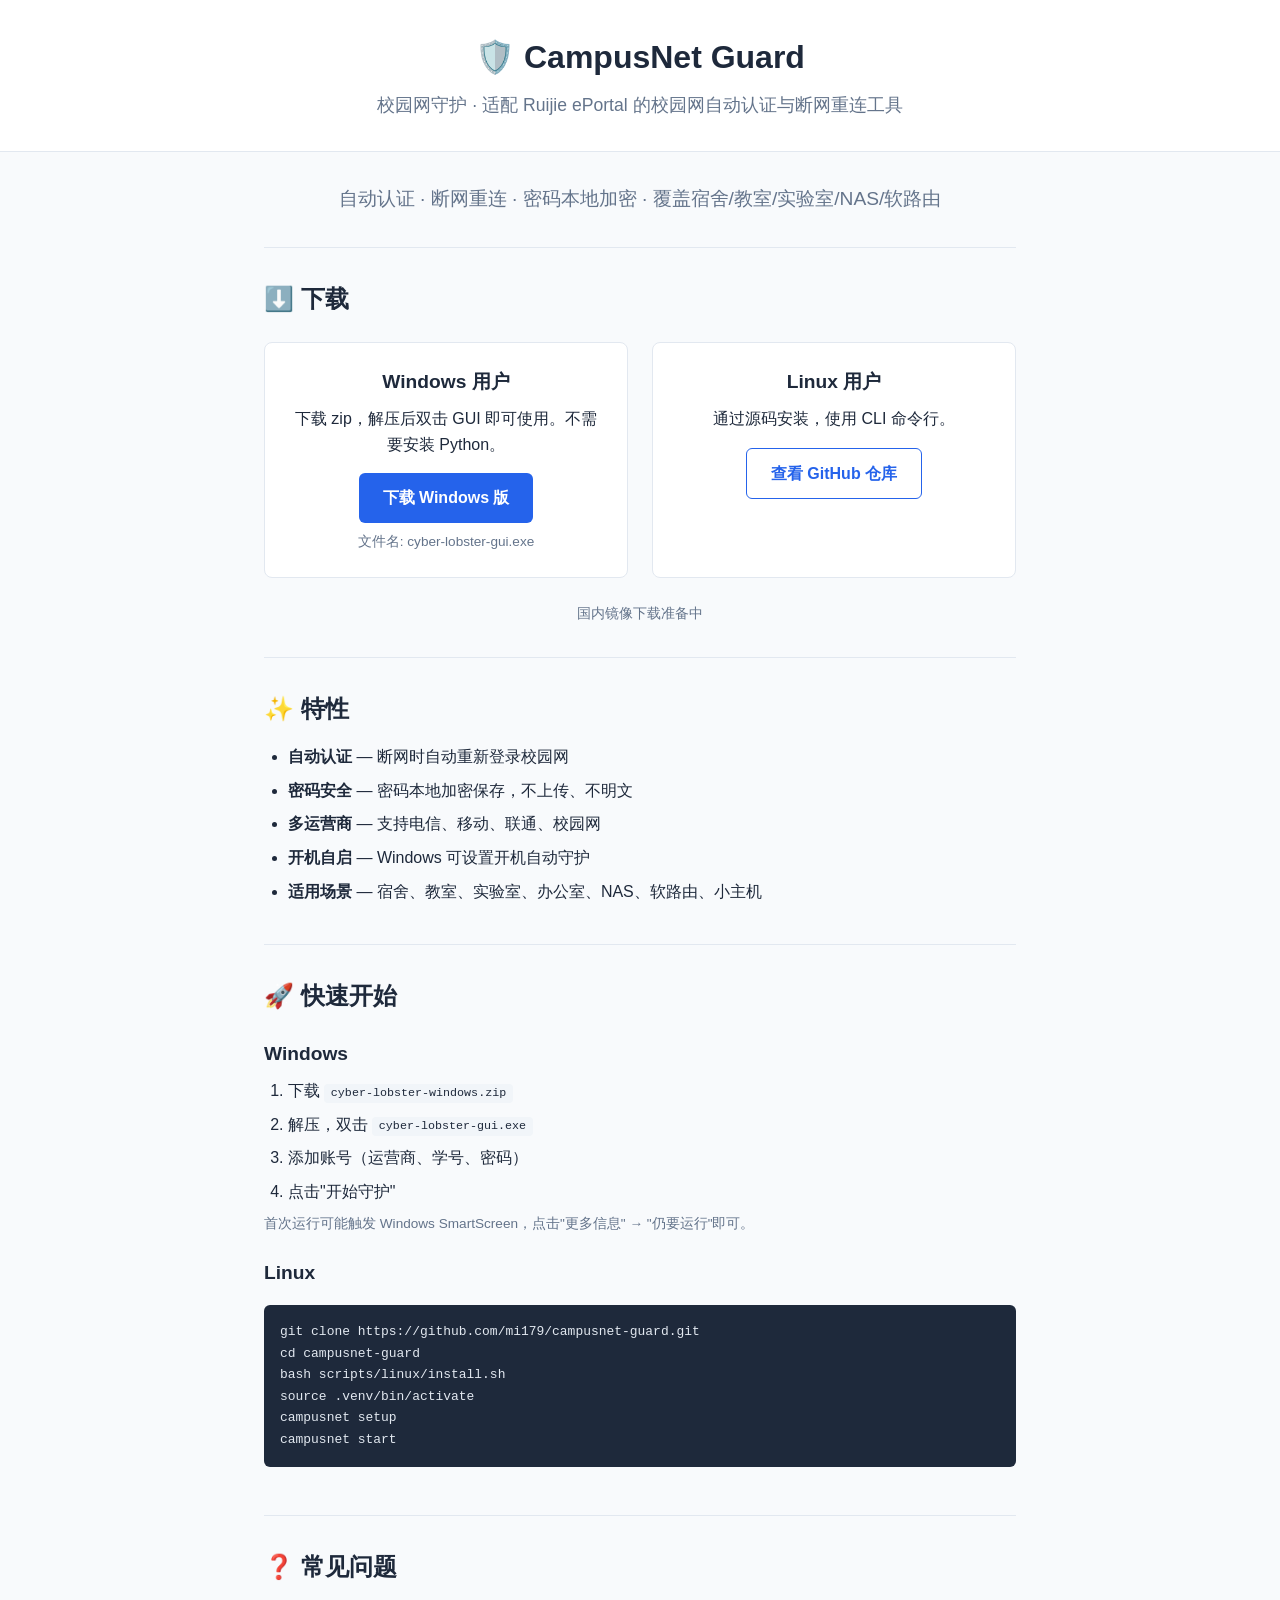
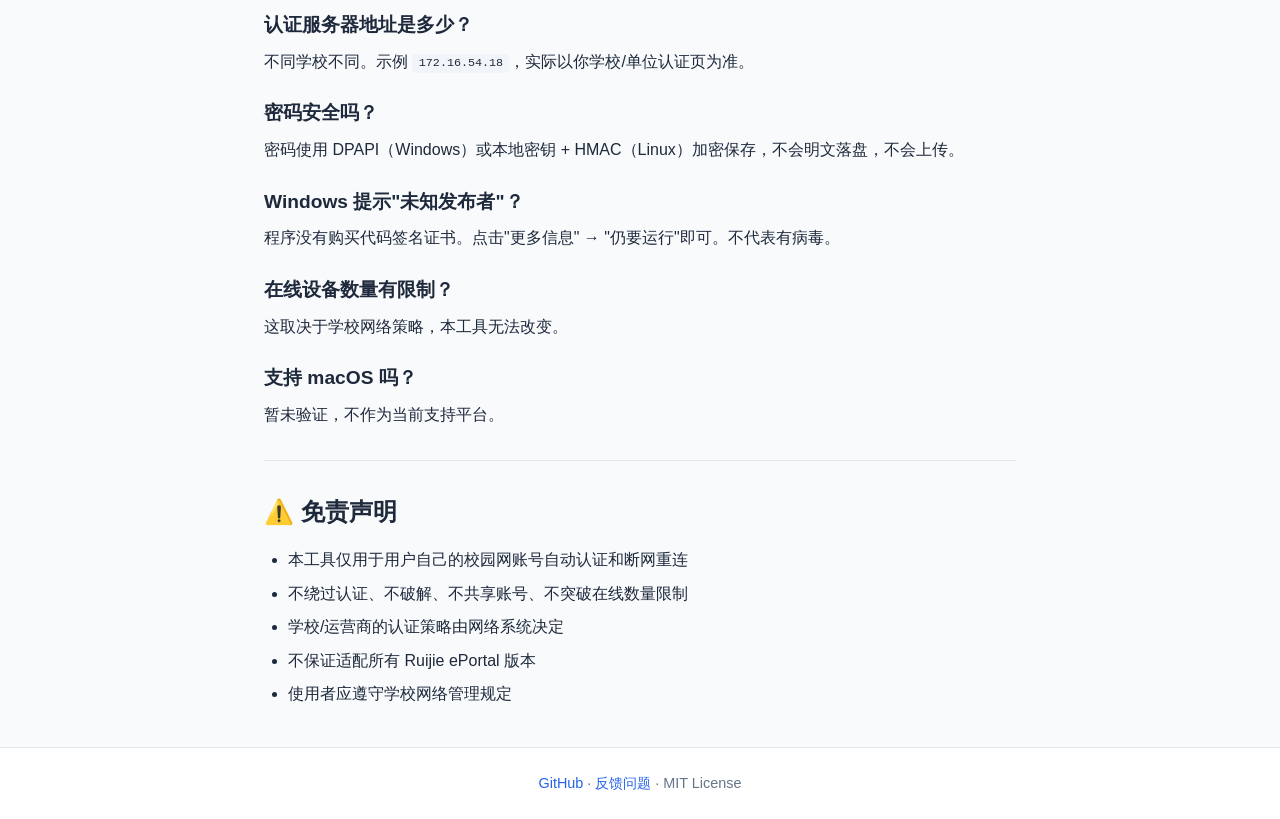
==== site/index.html @ ecb0fe00 "docs: add Cloudflare Pages site" ====
<!DOCTYPE html>
<html lang="zh-CN">
<head>
    <meta charset="UTF-8">
    <meta name="viewport" content="width=device-width, initial-scale=1.0">
    <title>CampusNet Guard — 校园网守护</title>
    <meta name="description" content="适配 Ruijie ePortal 的校园网自动认证与断网重连工具">
    <link rel="stylesheet" href="styles.css">
</head>
<body>
    <header>
        <div class="container">
            <h1>🛡️ CampusNet Guard</h1>
            <p class="subtitle">校园网守护 · 适配 Ruijie ePortal 的校园网自动认证与断网重连工具</p>
        </div>
    </header>

    <main class="container">
        <section class="hero">
            <p class="tagline">自动认证 · 断网重连 · 密码本地加密 · 覆盖宿舍/教室/实验室/NAS/软路由</p>
        </section>

        <section class="download">
            <h2>⬇️ 下载</h2>
            <div class="download-grid">
                <div class="download-card">
                    <h3>Windows 用户</h3>
                    <p>下载 zip，解压后双击 GUI 即可使用。不需要安装 Python。</p>
                    <a href="https://github.com/mi179/campusnet-guard/releases/latest" class="btn btn-primary">
                        下载 Windows 版
                    </a>
                    <p class="note">文件名: cyber-lobster-gui.exe</p>
                </div>
                <div class="download-card">
                    <h3>Linux 用户</h3>
                    <p>通过源码安装，使用 CLI 命令行。</p>
                    <a href="https://github.com/mi179/campusnet-guard" class="btn btn-secondary">
                        查看 GitHub 仓库
                    </a>
                </div>
            </div>
            <p class="mirror-note">国内镜像下载准备中</p>
        </section>

        <section class="features">
            <h2>✨ 特性</h2>
            <ul>
                <li><strong>自动认证</strong> — 断网时自动重新登录校园网</li>
                <li><strong>密码安全</strong> — 密码本地加密保存，不上传、不明文</li>
                <li><strong>多运营商</strong> — 支持电信、移动、联通、校园网</li>
                <li><strong>开机自启</strong> — Windows 可设置开机自动守护</li>
                <li><strong>适用场景</strong> — 宿舍、教室、实验室、办公室、NAS、软路由、小主机</li>
            </ul>
        </section>

        <section class="quickstart">
            <h2>🚀 快速开始</h2>

            <h3>Windows</h3>
            <ol>
                <li>下载 <code>cyber-lobster-windows.zip</code></li>
                <li>解压，双击 <code>cyber-lobster-gui.exe</code></li>
                <li>添加账号（运营商、学号、密码）</li>
                <li>点击"开始守护"</li>
            </ol>
            <p class="note">首次运行可能触发 Windows SmartScreen，点击"更多信息" → "仍要运行"即可。</p>

            <h3>Linux</h3>
            <pre><code>git clone https://github.com/mi179/campusnet-guard.git
cd campusnet-guard
bash scripts/linux/install.sh
source .venv/bin/activate
campusnet setup
campusnet start</code></pre>
        </section>

        <section class="faq">
            <h2>❓ 常见问题</h2>

            <h3>认证服务器地址是多少？</h3>
            <p>不同学校不同。示例 <code>172.16.54.18</code>，实际以你学校/单位认证页为准。</p>

            <h3>密码安全吗？</h3>
            <p>密码使用 DPAPI（Windows）或本地密钥 + HMAC（Linux）加密保存，不会明文落盘，不会上传。</p>

            <h3>Windows 提示"未知发布者"？</h3>
            <p>程序没有购买代码签名证书。点击"更多信息" → "仍要运行"即可。不代表有病毒。</p>

            <h3>在线设备数量有限制？</h3>
            <p>这取决于学校网络策略，本工具无法改变。</p>

            <h3>支持 macOS 吗？</h3>
            <p>暂未验证，不作为当前支持平台。</p>
        </section>

        <section class="disclaimer">
            <h2>⚠️ 免责声明</h2>
            <ul>
                <li>本工具仅用于用户自己的校园网账号自动认证和断网重连</li>
                <li>不绕过认证、不破解、不共享账号、不突破在线数量限制</li>
                <li>学校/运营商的认证策略由网络系统决定</li>
                <li>不保证适配所有 Ruijie ePortal 版本</li>
                <li>使用者应遵守学校网络管理规定</li>
            </ul>
        </section>
    </main>

    <footer>
        <div class="container">
            <p>
                <a href="https://github.com/mi179/campusnet-guard">GitHub</a> ·
                <a href="https://github.com/mi179/campusnet-guard/issues">反馈问题</a> ·
                MIT License
            </p>
        </div>
    </footer>
</body>
</html>
---- site/styles.css ----
/* CampusNet Guard — 官网样式 */

:root {
    --primary: #2563eb;
    --primary-dark: #1d4ed8;
    --bg: #f8fafc;
    --bg-white: #ffffff;
    --text: #1e293b;
    --text-muted: #64748b;
    --border: #e2e8f0;
    --success: #16a34a;
    --warning: #d97706;
}

* {
    margin: 0;
    padding: 0;
    box-sizing: border-box;
}

body {
    font-family: -apple-system, BlinkMacSystemFont, "Segoe UI", Roboto, "Noto Sans SC", sans-serif;
    line-height: 1.6;
    color: var(--text);
    background: var(--bg);
}

.container {
    max-width: 800px;
    margin: 0 auto;
    padding: 0 1.5rem;
}

header {
    background: var(--bg-white);
    border-bottom: 1px solid var(--border);
    padding: 2rem 0;
    text-align: center;
}

header h1 {
    font-size: 2rem;
    margin-bottom: 0.5rem;
}

.subtitle {
    color: var(--text-muted);
    font-size: 1.1rem;
}

.hero {
    text-align: center;
    padding: 2rem 0;
}

.tagline {
    font-size: 1.2rem;
    color: var(--text-muted);
}

section {
    padding: 2rem 0;
    border-bottom: 1px solid var(--border);
}

section:last-of-type {
    border-bottom: none;
}

h2 {
    font-size: 1.5rem;
    margin-bottom: 1rem;
}

h3 {
    font-size: 1.2rem;
    margin-top: 1.5rem;
    margin-bottom: 0.5rem;
}

.download-grid {
    display: grid;
    grid-template-columns: 1fr 1fr;
    gap: 1.5rem;
    margin: 1.5rem 0;
}

@media (max-width: 600px) {
    .download-grid {
        grid-template-columns: 1fr;
    }
}

.download-card {
    background: var(--bg-white);
    border: 1px solid var(--border);
    border-radius: 8px;
    padding: 1.5rem;
    text-align: center;
}

.download-card h3 {
    margin-top: 0;
}

.btn {
    display: inline-block;
    padding: 0.75rem 1.5rem;
    border-radius: 6px;
    text-decoration: none;
    font-weight: 600;
    margin-top: 1rem;
    transition: background 0.2s;
}

.btn-primary {
    background: var(--primary);
    color: white;
}

.btn-primary:hover {
    background: var(--primary-dark);
}

.btn-secondary {
    background: var(--bg-white);
    color: var(--primary);
    border: 1px solid var(--primary);
}

.btn-secondary:hover {
    background: #eff6ff;
}

.note {
    font-size: 0.85rem;
    color: var(--text-muted);
    margin-top: 0.5rem;
}

.mirror-note {
    text-align: center;
    color: var(--text-muted);
    font-size: 0.9rem;
    margin-top: 1rem;
}

ul, ol {
    padding-left: 1.5rem;
    margin: 0.5rem 0;
}

li {
    margin-bottom: 0.5rem;
}

pre {
    background: #1e293b;
    color: #e2e8f0;
    padding: 1rem;
    border-radius: 6px;
    overflow-x: auto;
    font-size: 0.9rem;
    line-height: 1.5;
    margin: 1rem 0;
}

code {
    background: #f1f5f9;
    padding: 0.15rem 0.4rem;
    border-radius: 4px;
    font-size: 0.9em;
}

pre code {
    background: none;
    padding: 0;
}

footer {
    background: var(--bg-white);
    border-top: 1px solid var(--border);
    padding: 1.5rem 0;
    text-align: center;
    color: var(--text-muted);
    font-size: 0.9rem;
}

footer a {
    color: var(--primary);
    text-decoration: none;
}

footer a:hover {
    text-decoration: underline;
}
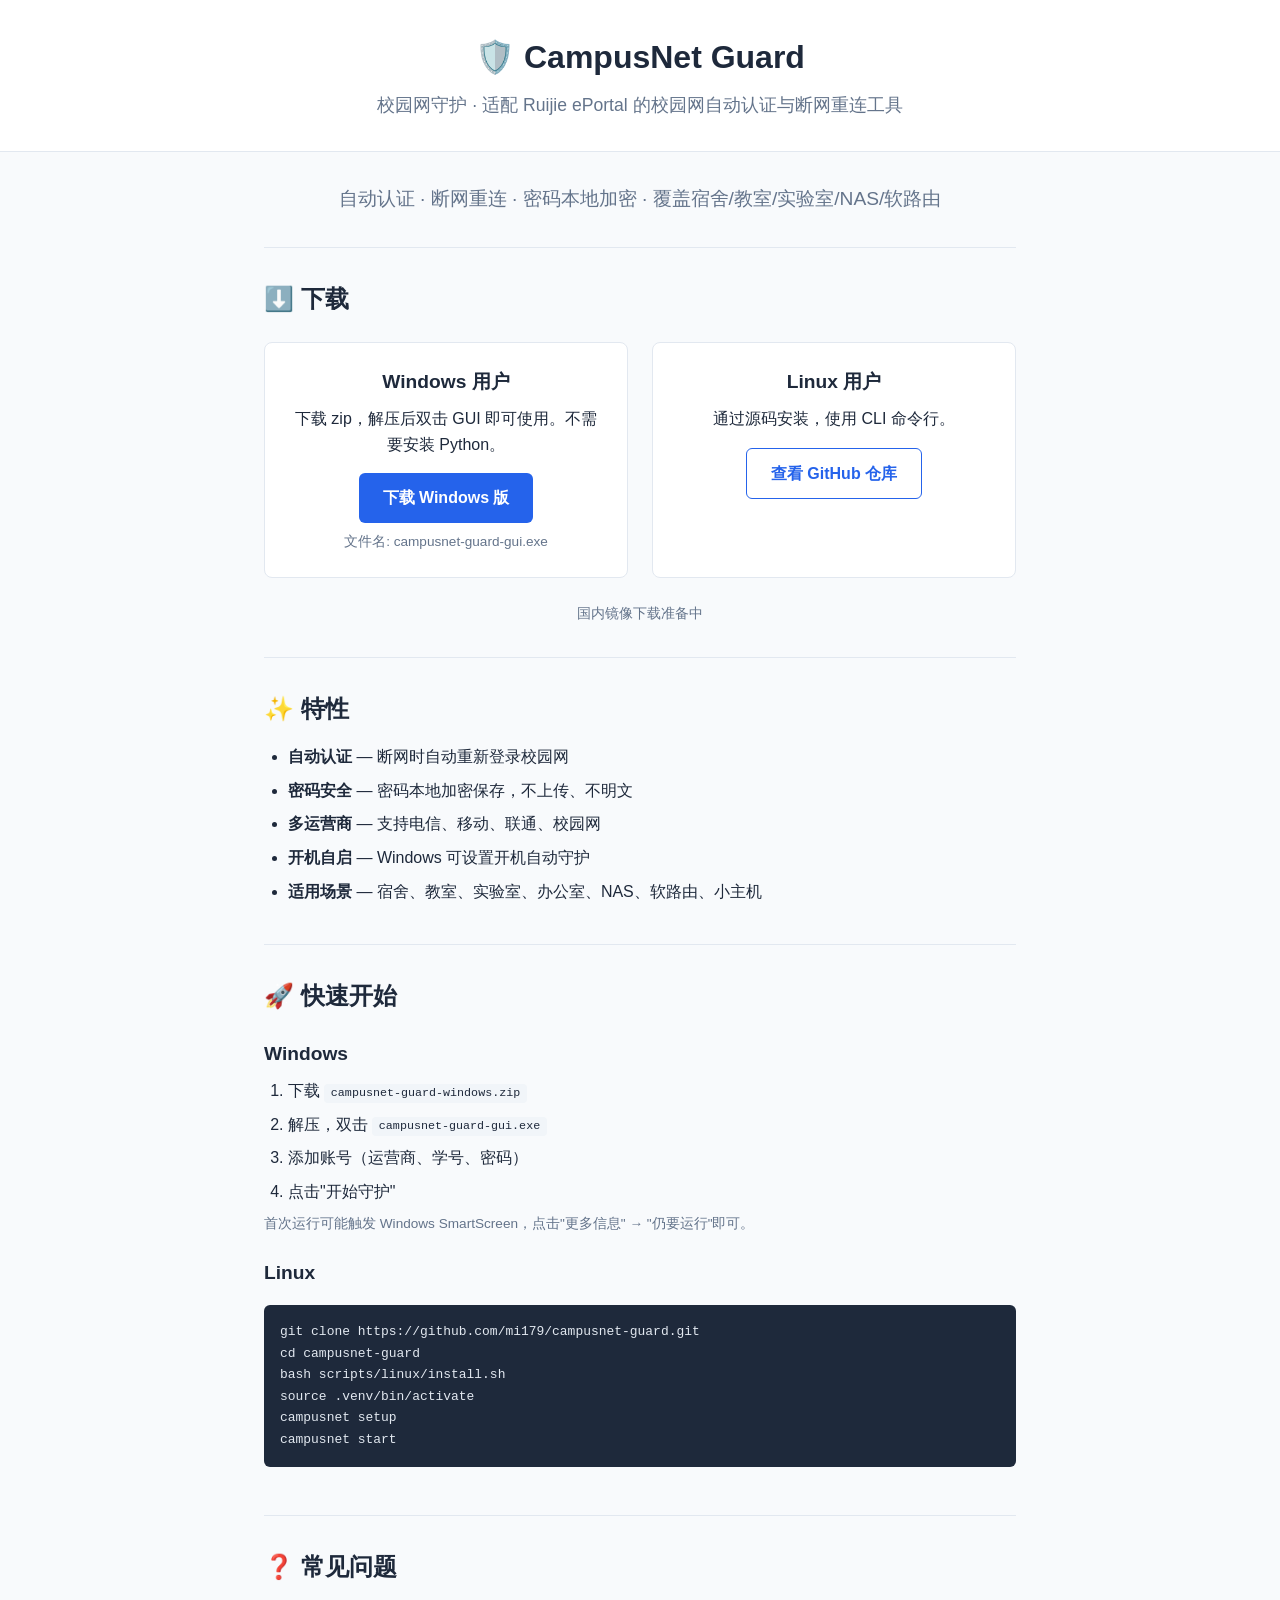
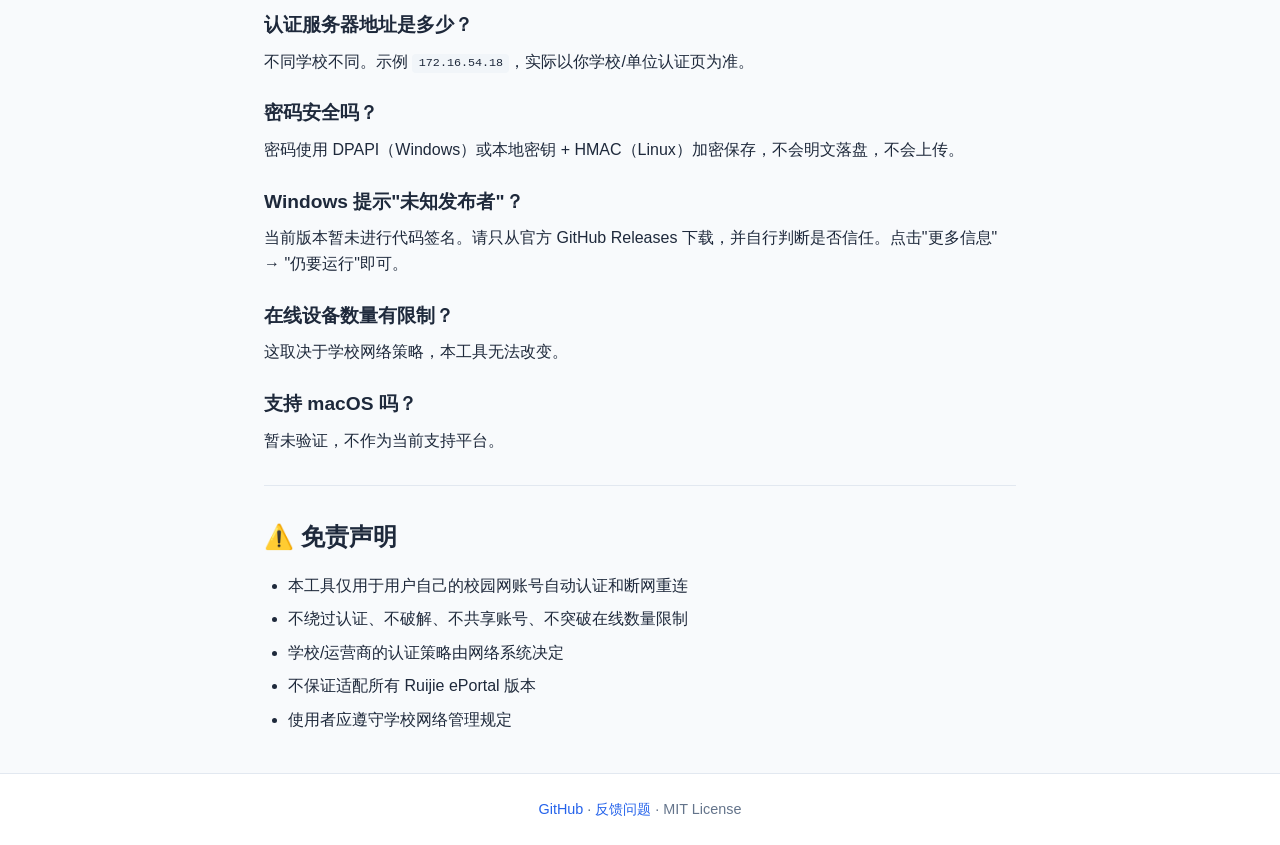
==== commit fb43a8cb: "docs: align public docs with release assets" ====
--- a/site/index.html
+++ b/site/index.html
@@ -29,7 +29,7 @@
                     <a href="https://github.com/mi179/campusnet-guard/releases/latest" class="btn btn-primary">
                         下载 Windows 版
                     </a>
-                    <p class="note">文件名: cyber-lobster-gui.exe</p>
+                    <p class="note">文件名: campusnet-guard-gui.exe</p>
                 </div>
                 <div class="download-card">
                     <h3>Linux 用户</h3>
@@ -58,8 +58,8 @@
 
             <h3>Windows</h3>
             <ol>
-                <li>下载 <code>cyber-lobster-windows.zip</code></li>
-                <li>解压，双击 <code>cyber-lobster-gui.exe</code></li>
+                <li>下载 <code>campusnet-guard-windows.zip</code></li>
+                <li>解压，双击 <code>campusnet-guard-gui.exe</code></li>
                 <li>添加账号（运营商、学号、密码）</li>
                 <li>点击"开始守护"</li>
             </ol>
@@ -84,7 +84,7 @@
             <p>密码使用 DPAPI（Windows）或本地密钥 + HMAC（Linux）加密保存，不会明文落盘，不会上传。</p>
 
             <h3>Windows 提示"未知发布者"？</h3>
-            <p>程序没有购买代码签名证书。点击"更多信息" → "仍要运行"即可。不代表有病毒。</p>
+            <p>当前版本暂未进行代码签名。请只从官方 GitHub Releases 下载，并自行判断是否信任。点击"更多信息" → "仍要运行"即可。</p>
 
             <h3>在线设备数量有限制？</h3>
             <p>这取决于学校网络策略，本工具无法改变。</p>
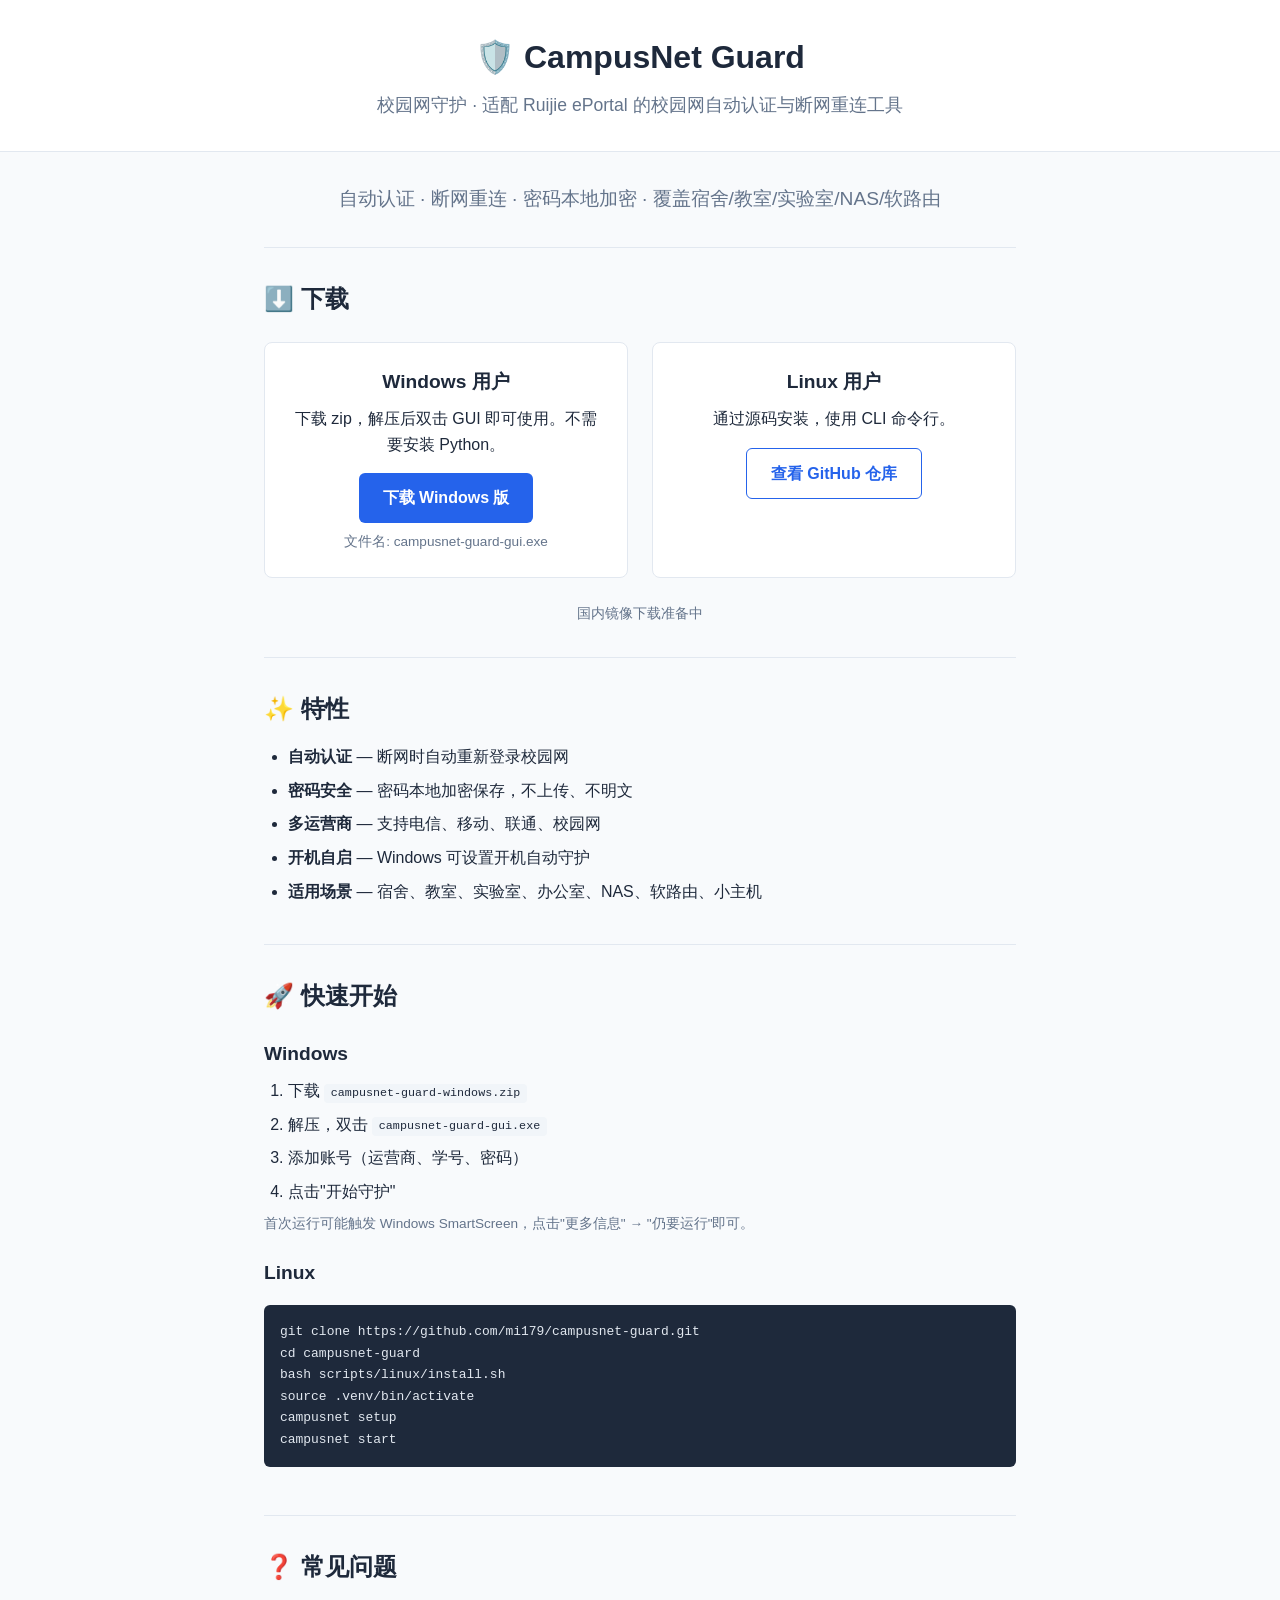
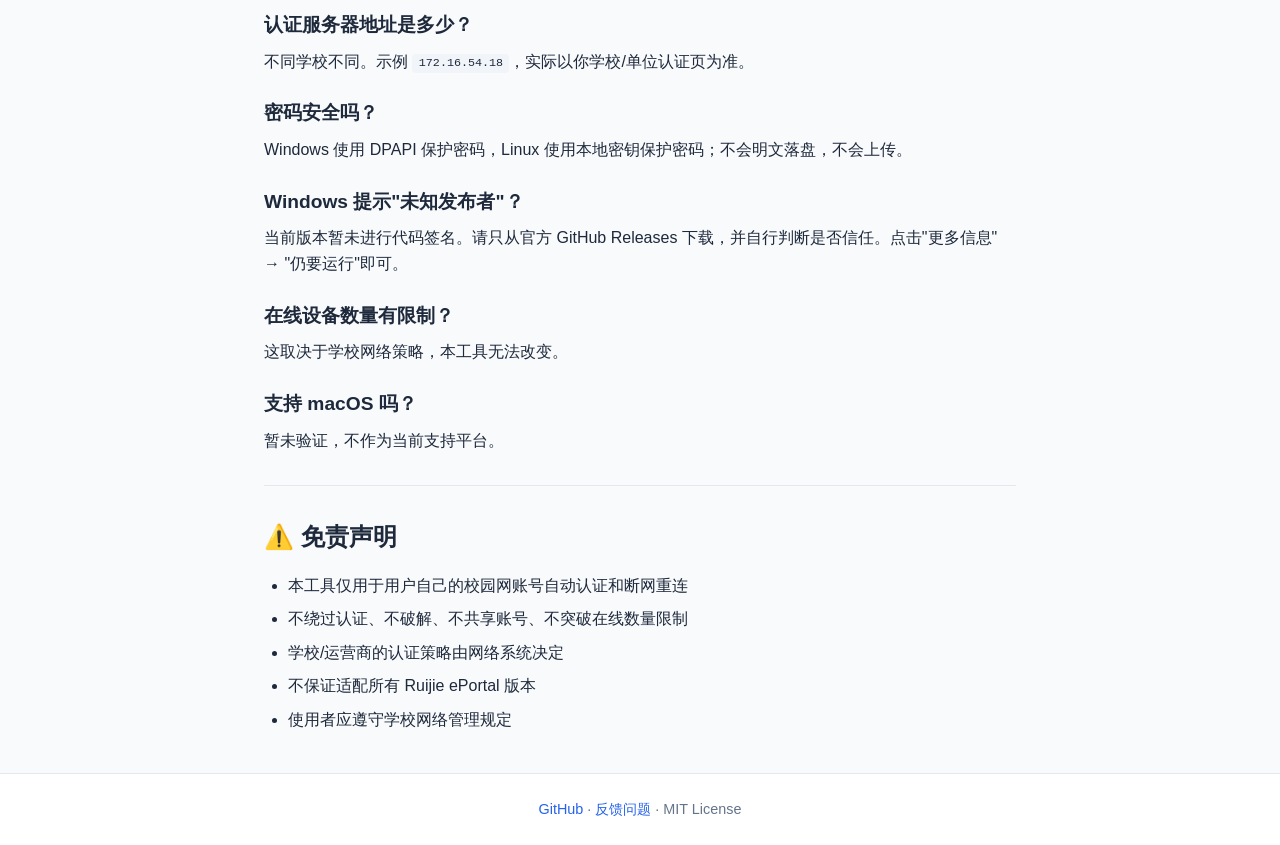
==== commit 9fcc9029: "chore: sync version and public wording" ====
--- a/site/index.html
+++ b/site/index.html
@@ -81,7 +81,7 @@
             <p>不同学校不同。示例 <code>172.16.54.18</code>，实际以你学校/单位认证页为准。</p>
 
             <h3>密码安全吗？</h3>
-            <p>密码使用 DPAPI（Windows）或本地密钥 + HMAC（Linux）加密保存，不会明文落盘，不会上传。</p>
+            <p>Windows 使用 DPAPI 保护密码，Linux 使用本地密钥保护密码；不会明文落盘，不会上传。</p>
 
             <h3>Windows 提示"未知发布者"？</h3>
             <p>当前版本暂未进行代码签名。请只从官方 GitHub Releases 下载，并自行判断是否信任。点击"更多信息" → "仍要运行"即可。</p>
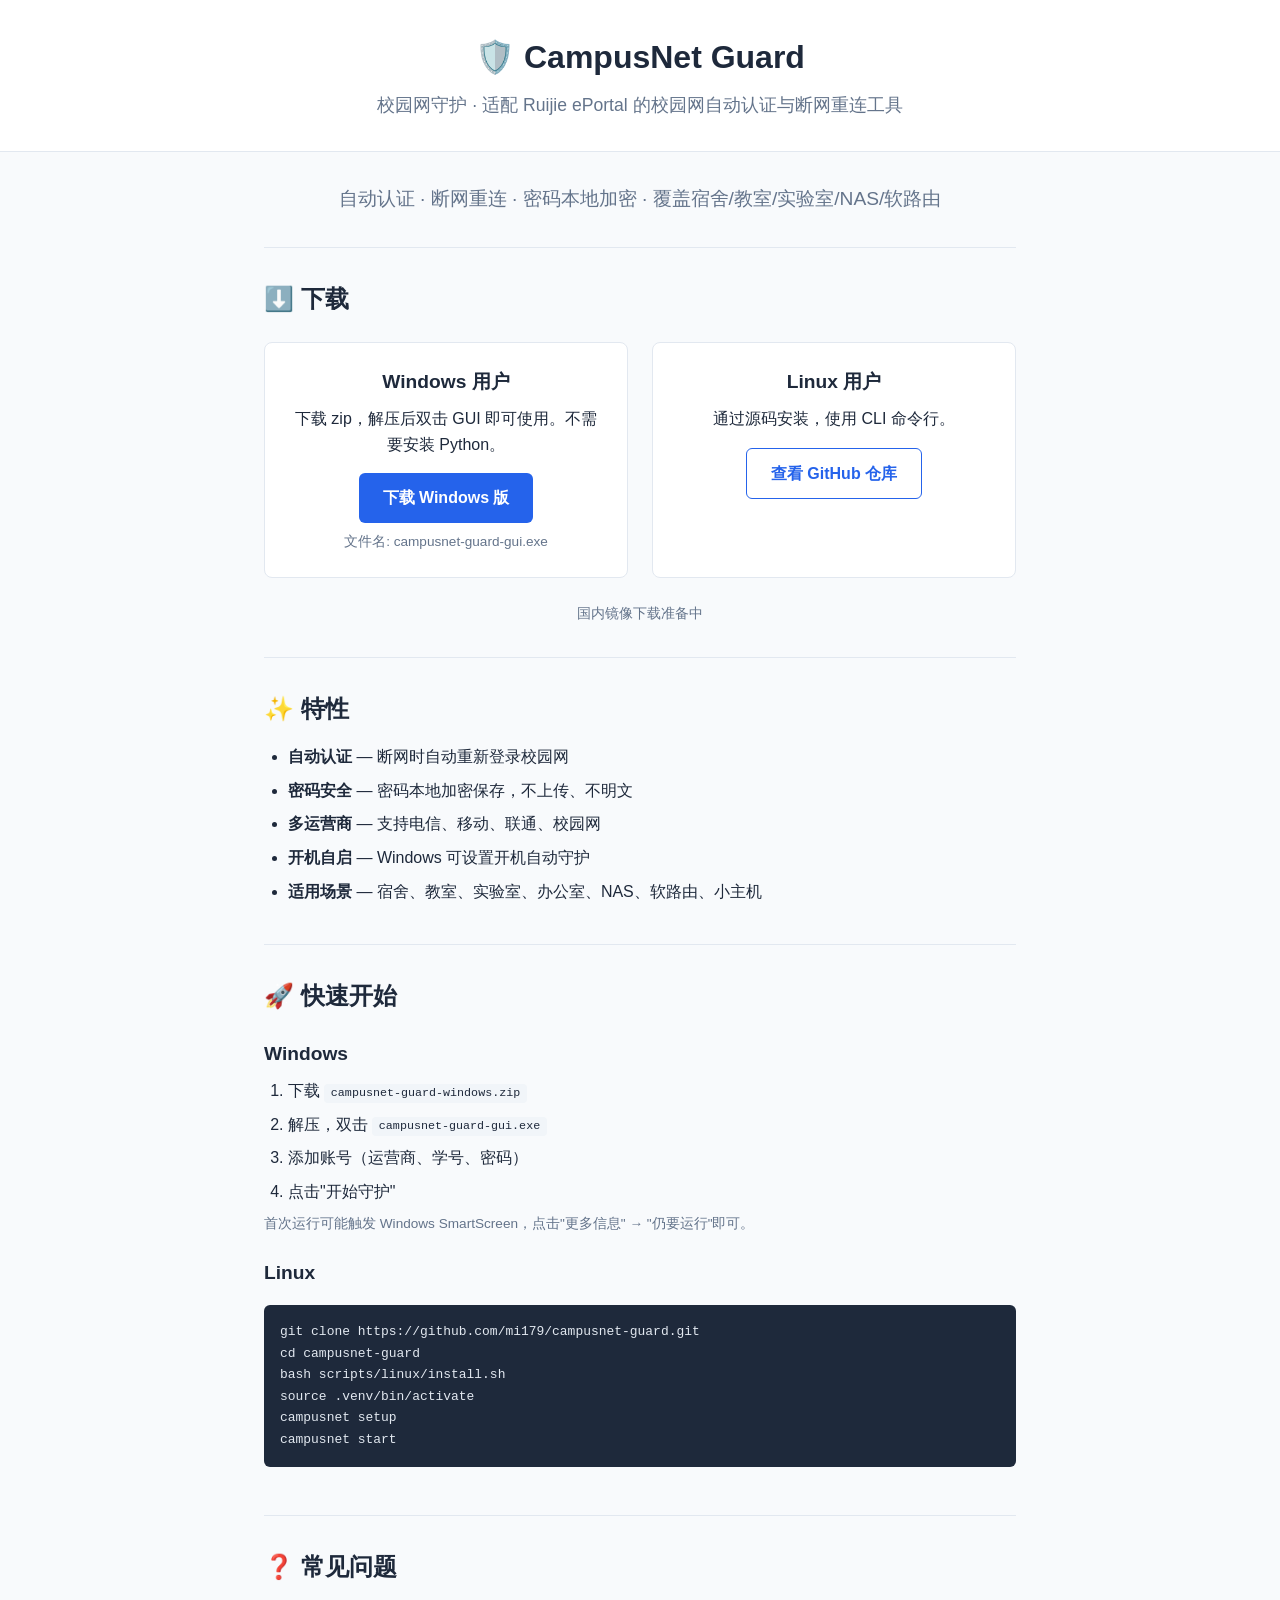
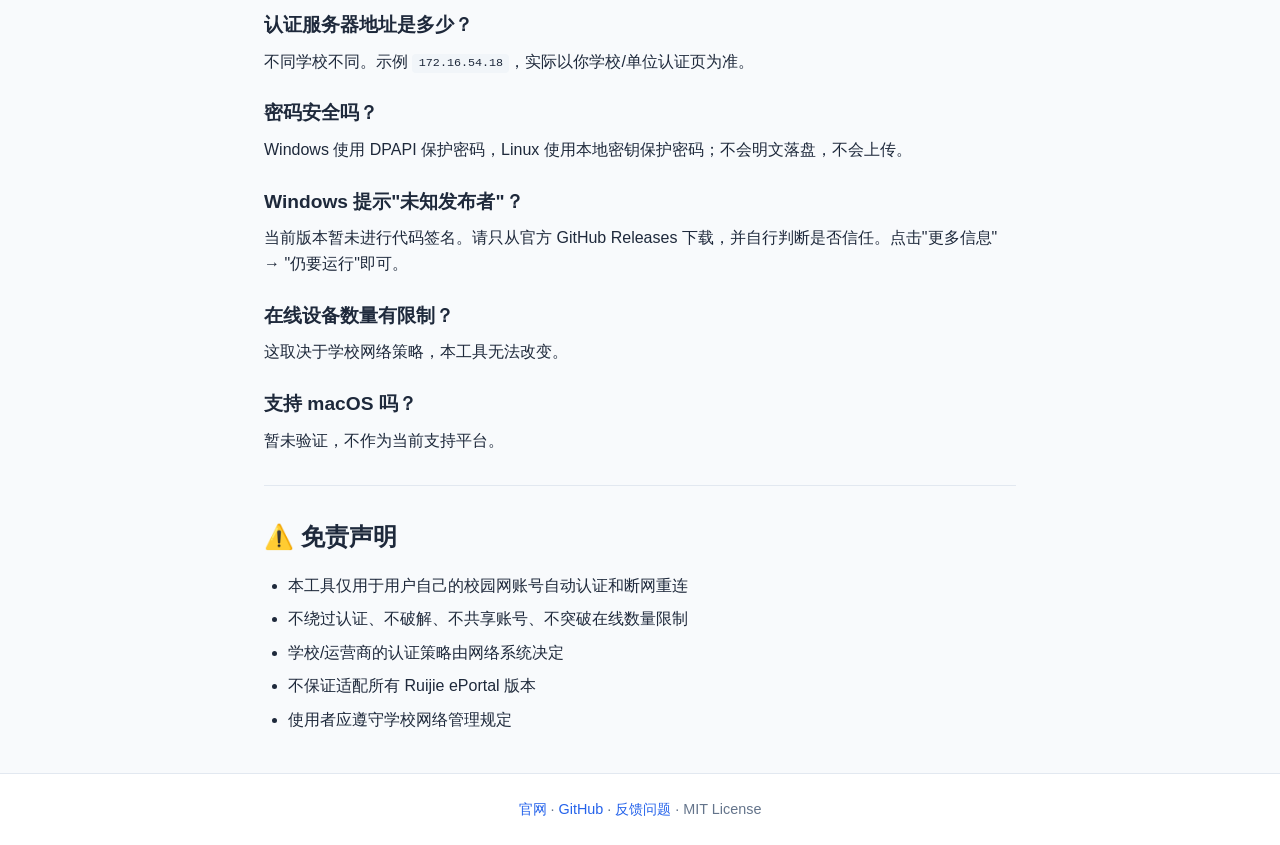
==== commit 0a1904dd: "docs: add official Pages URL" ====
--- a/site/index.html
+++ b/site/index.html
@@ -108,6 +108,7 @@
     <footer>
         <div class="container">
             <p>
+                <a href="https://campusnet-guard.pages.dev">官网</a> ·
                 <a href="https://github.com/mi179/campusnet-guard">GitHub</a> ·
                 <a href="https://github.com/mi179/campusnet-guard/issues">反馈问题</a> ·
                 MIT License
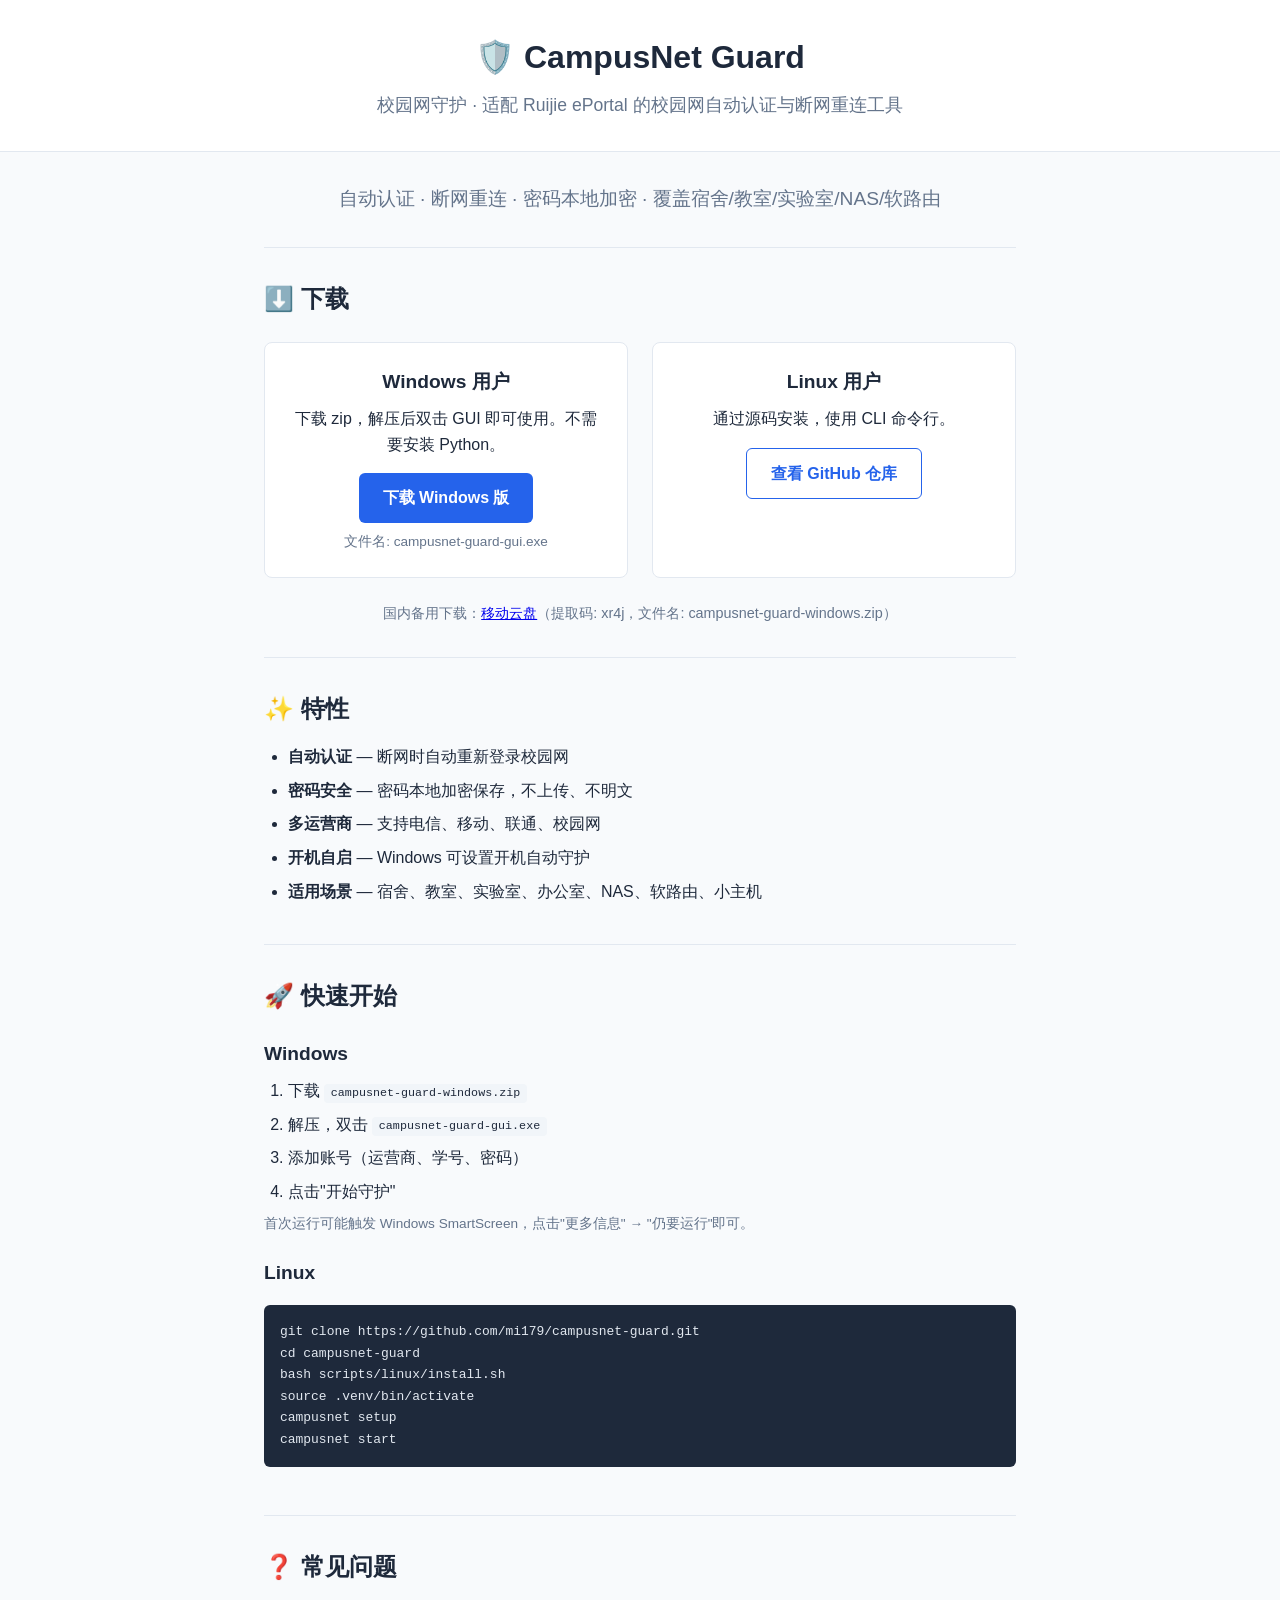
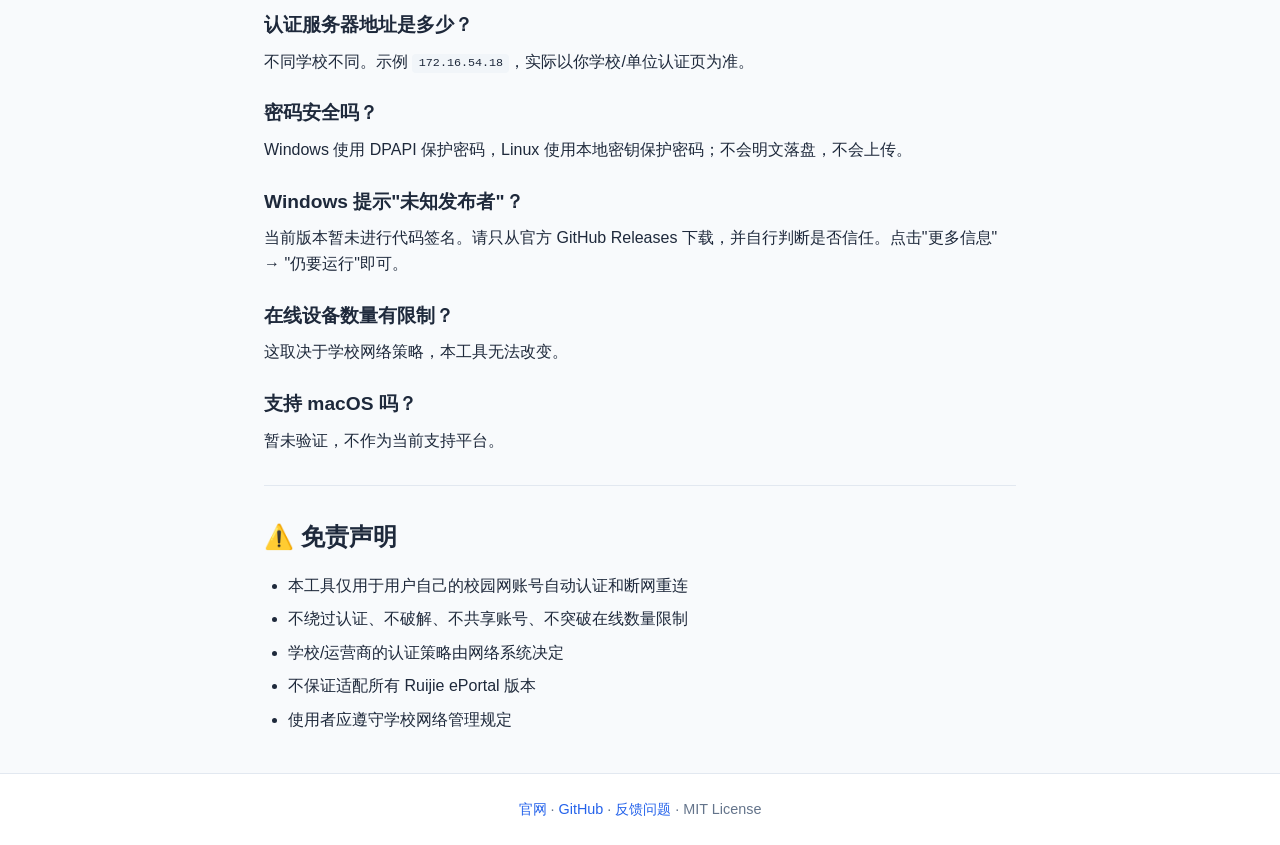
==== commit 5365c90c: "docs: add custom domain and mirror download" ====
--- a/site/index.html
+++ b/site/index.html
@@ -39,7 +39,7 @@
                     </a>
                 </div>
             </div>
-            <p class="mirror-note">国内镜像下载准备中</p>
+            <p class="mirror-note">国内备用下载：<a href="https://yun.139.com/shareweb/#/w/i/2v3EpAtY1wC24">移动云盘</a>（提取码: xr4j，文件名: campusnet-guard-windows.zip）</p>
         </section>
 
         <section class="features">
@@ -108,7 +108,7 @@
     <footer>
         <div class="container">
             <p>
-                <a href="https://campusnet-guard.pages.dev">官网</a> ·
+                <a href="https://campusnet.journeymind.blog">官网</a> ·
                 <a href="https://github.com/mi179/campusnet-guard">GitHub</a> ·
                 <a href="https://github.com/mi179/campusnet-guard/issues">反馈问题</a> ·
                 MIT License
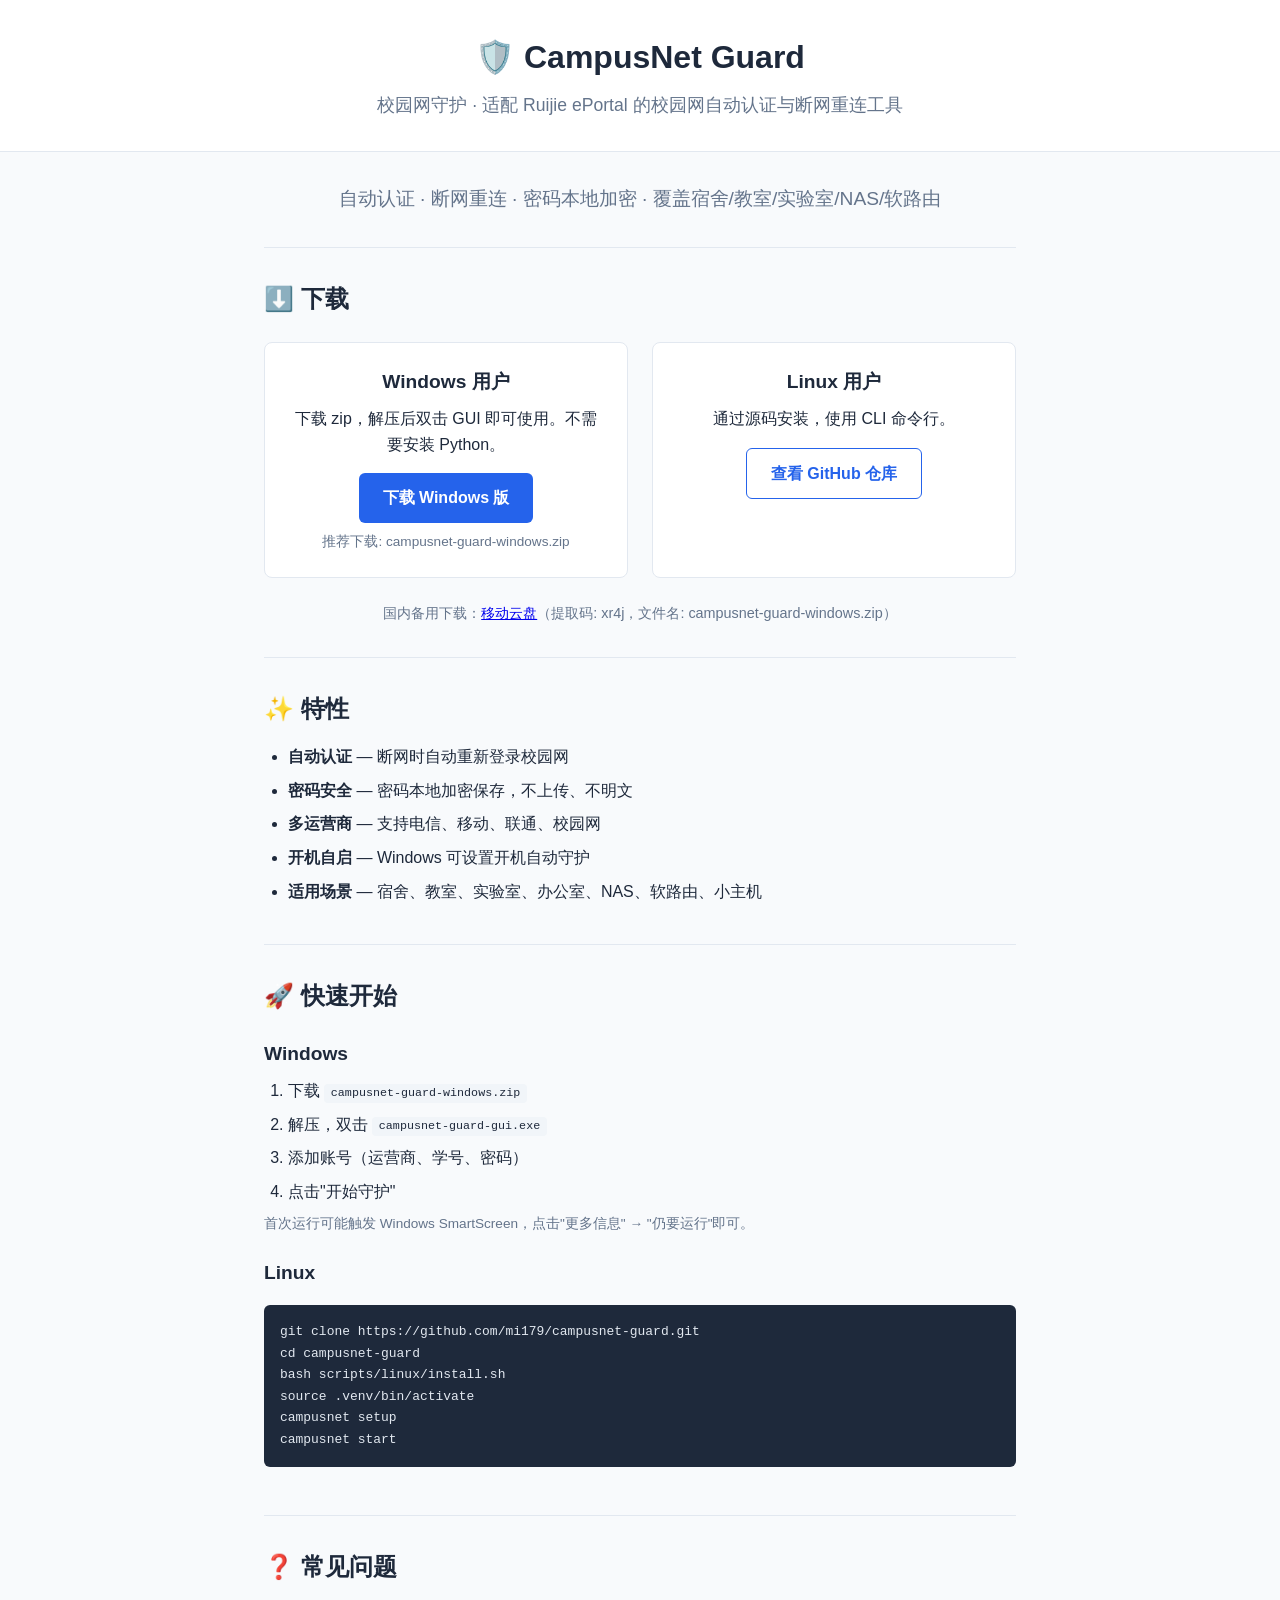
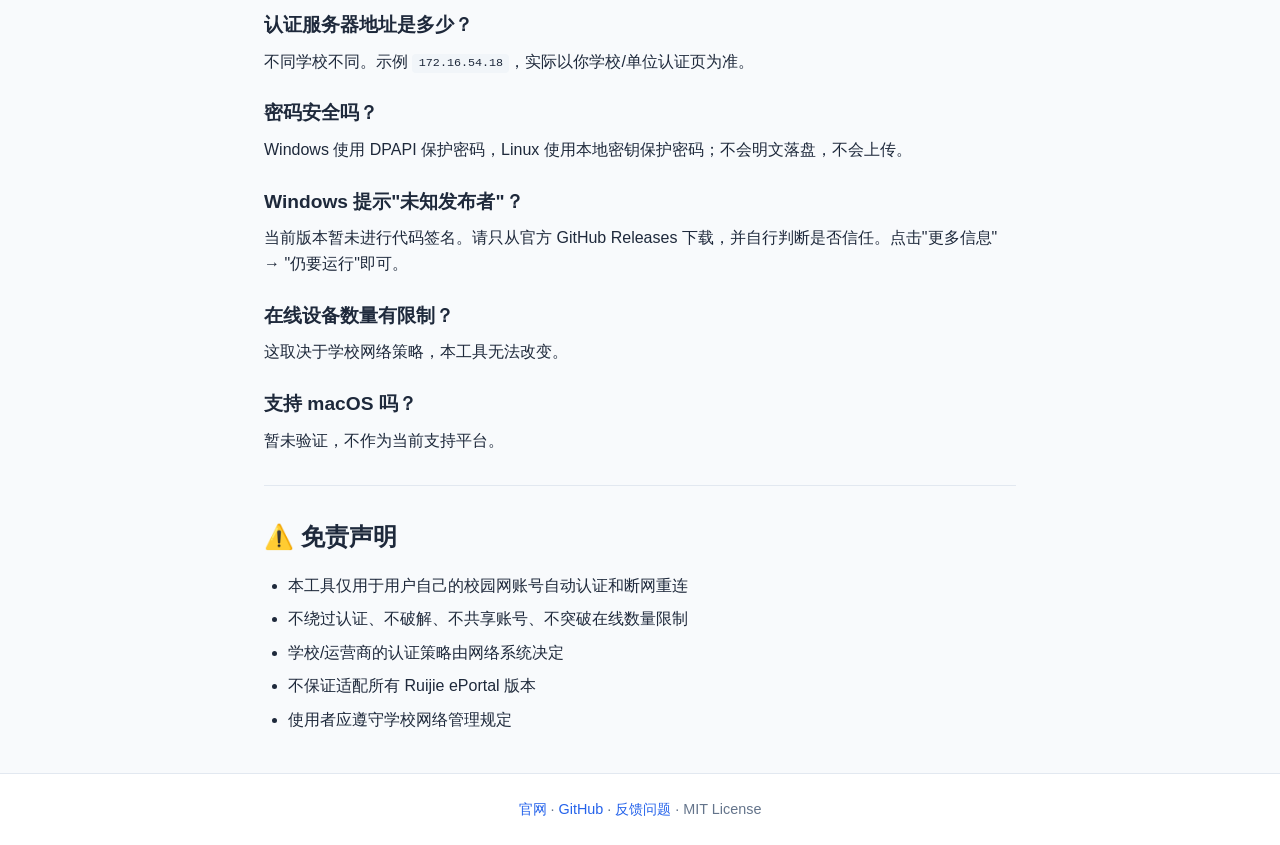
==== commit c2aa4acd: "refactor: align product branding and release assets" ====
--- a/site/index.html
+++ b/site/index.html
@@ -29,7 +29,7 @@
                     <a href="https://github.com/mi179/campusnet-guard/releases/latest" class="btn btn-primary">
                         下载 Windows 版
                     </a>
-                    <p class="note">文件名: campusnet-guard-gui.exe</p>
+                    <p class="note">推荐下载: campusnet-guard-windows.zip</p>
                 </div>
                 <div class="download-card">
                     <h3>Linux 用户</h3>
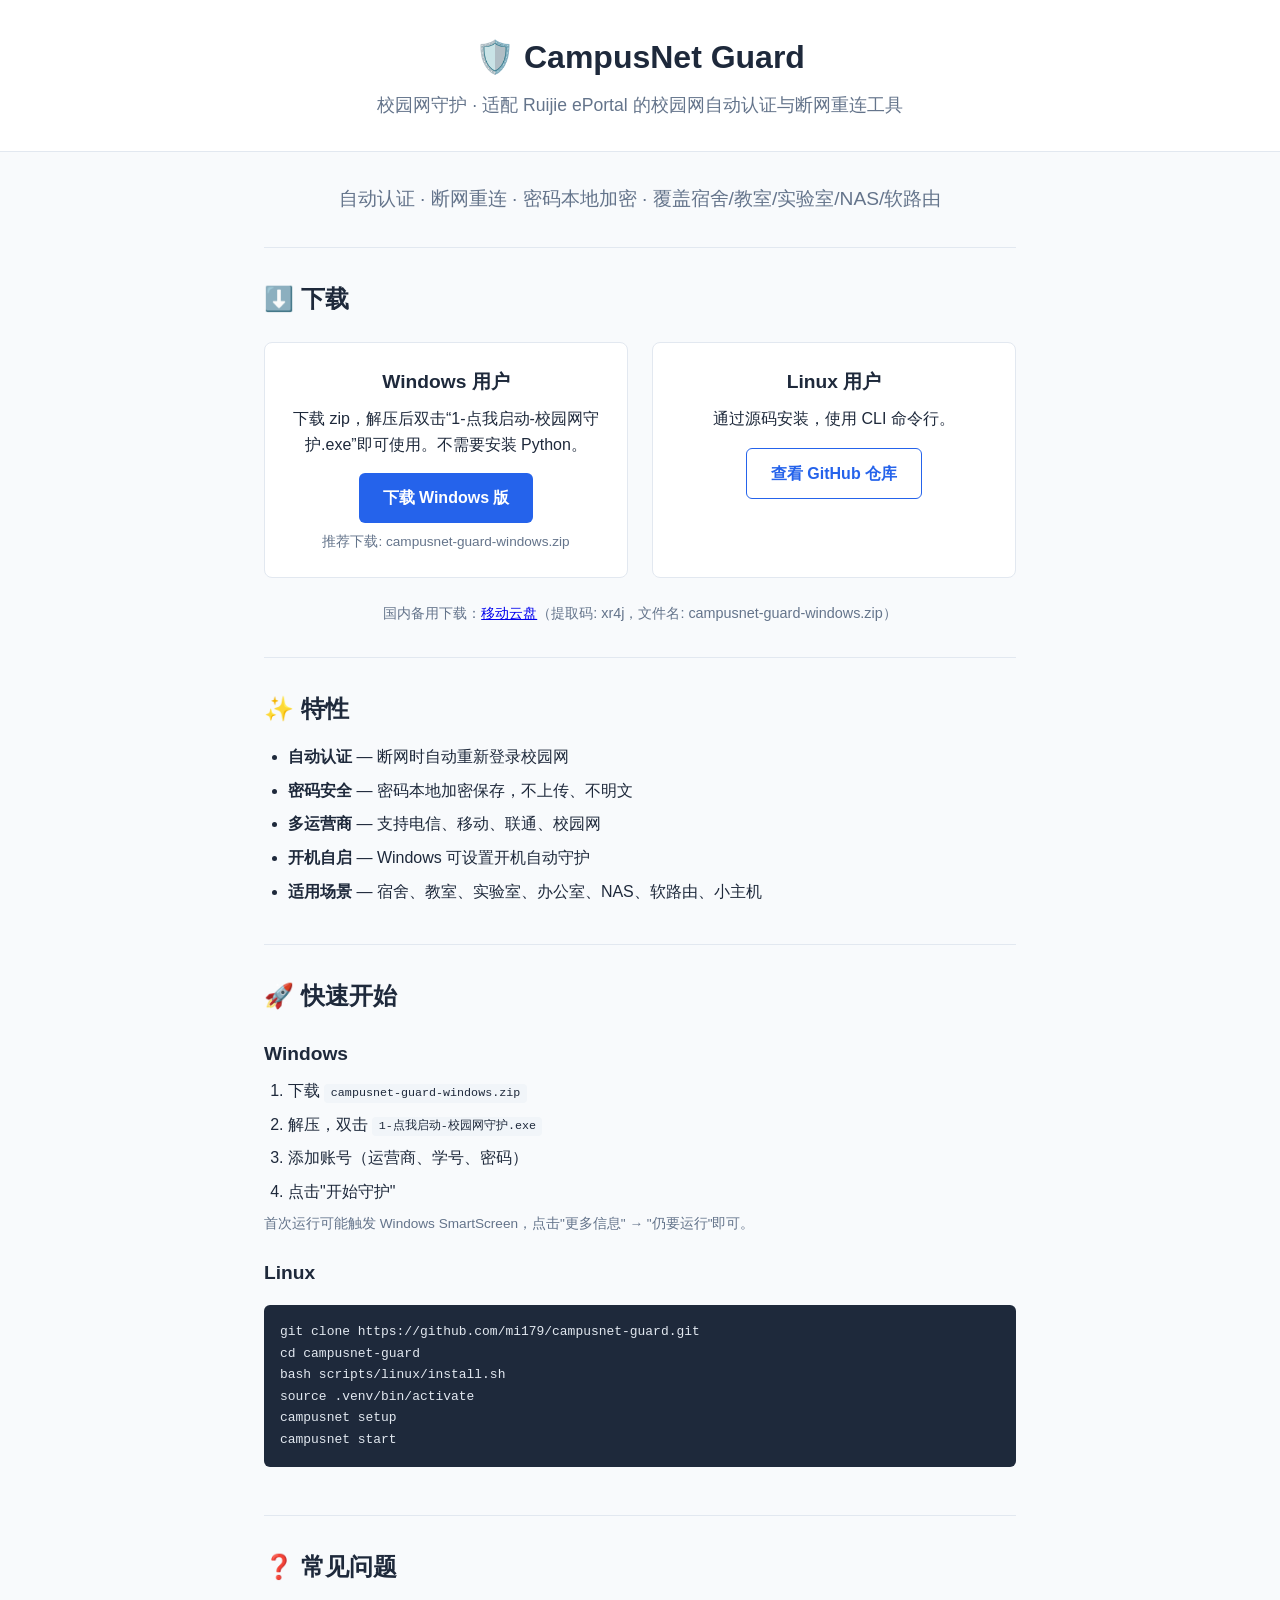
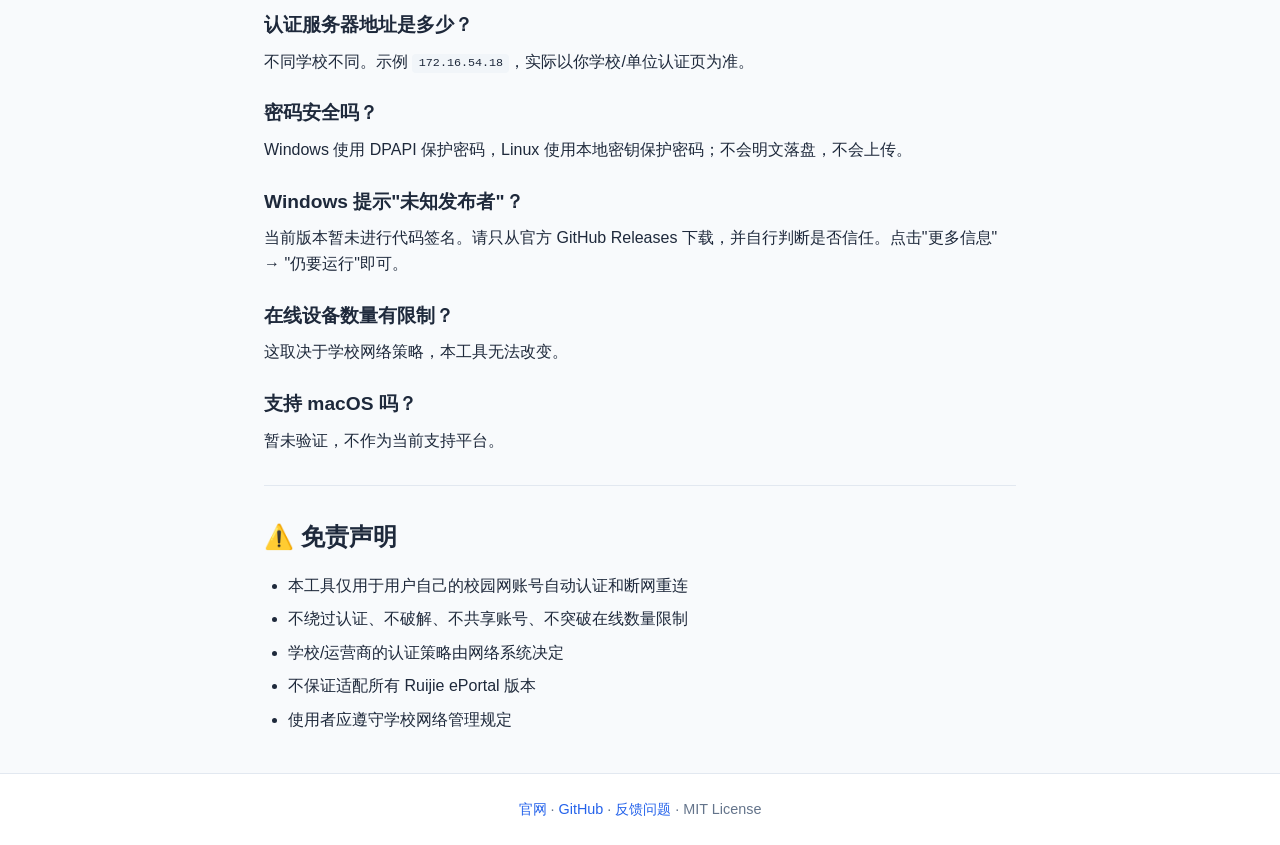
==== commit 4e21bf07: "docs: simplify Windows package for nontechnical users" ====
--- a/site/index.html
+++ b/site/index.html
@@ -25,7 +25,7 @@
             <div class="download-grid">
                 <div class="download-card">
                     <h3>Windows 用户</h3>
-                    <p>下载 zip，解压后双击 GUI 即可使用。不需要安装 Python。</p>
+                    <p>下载 zip，解压后双击“1-点我启动-校园网守护.exe”即可使用。不需要安装 Python。</p>
                     <a href="https://github.com/mi179/campusnet-guard/releases/latest" class="btn btn-primary">
                         下载 Windows 版
                     </a>
@@ -59,7 +59,7 @@
             <h3>Windows</h3>
             <ol>
                 <li>下载 <code>campusnet-guard-windows.zip</code></li>
-                <li>解压，双击 <code>campusnet-guard-gui.exe</code></li>
+                <li>解压，双击 <code>1-点我启动-校园网守护.exe</code></li>
                 <li>添加账号（运营商、学号、密码）</li>
                 <li>点击"开始守护"</li>
             </ol>
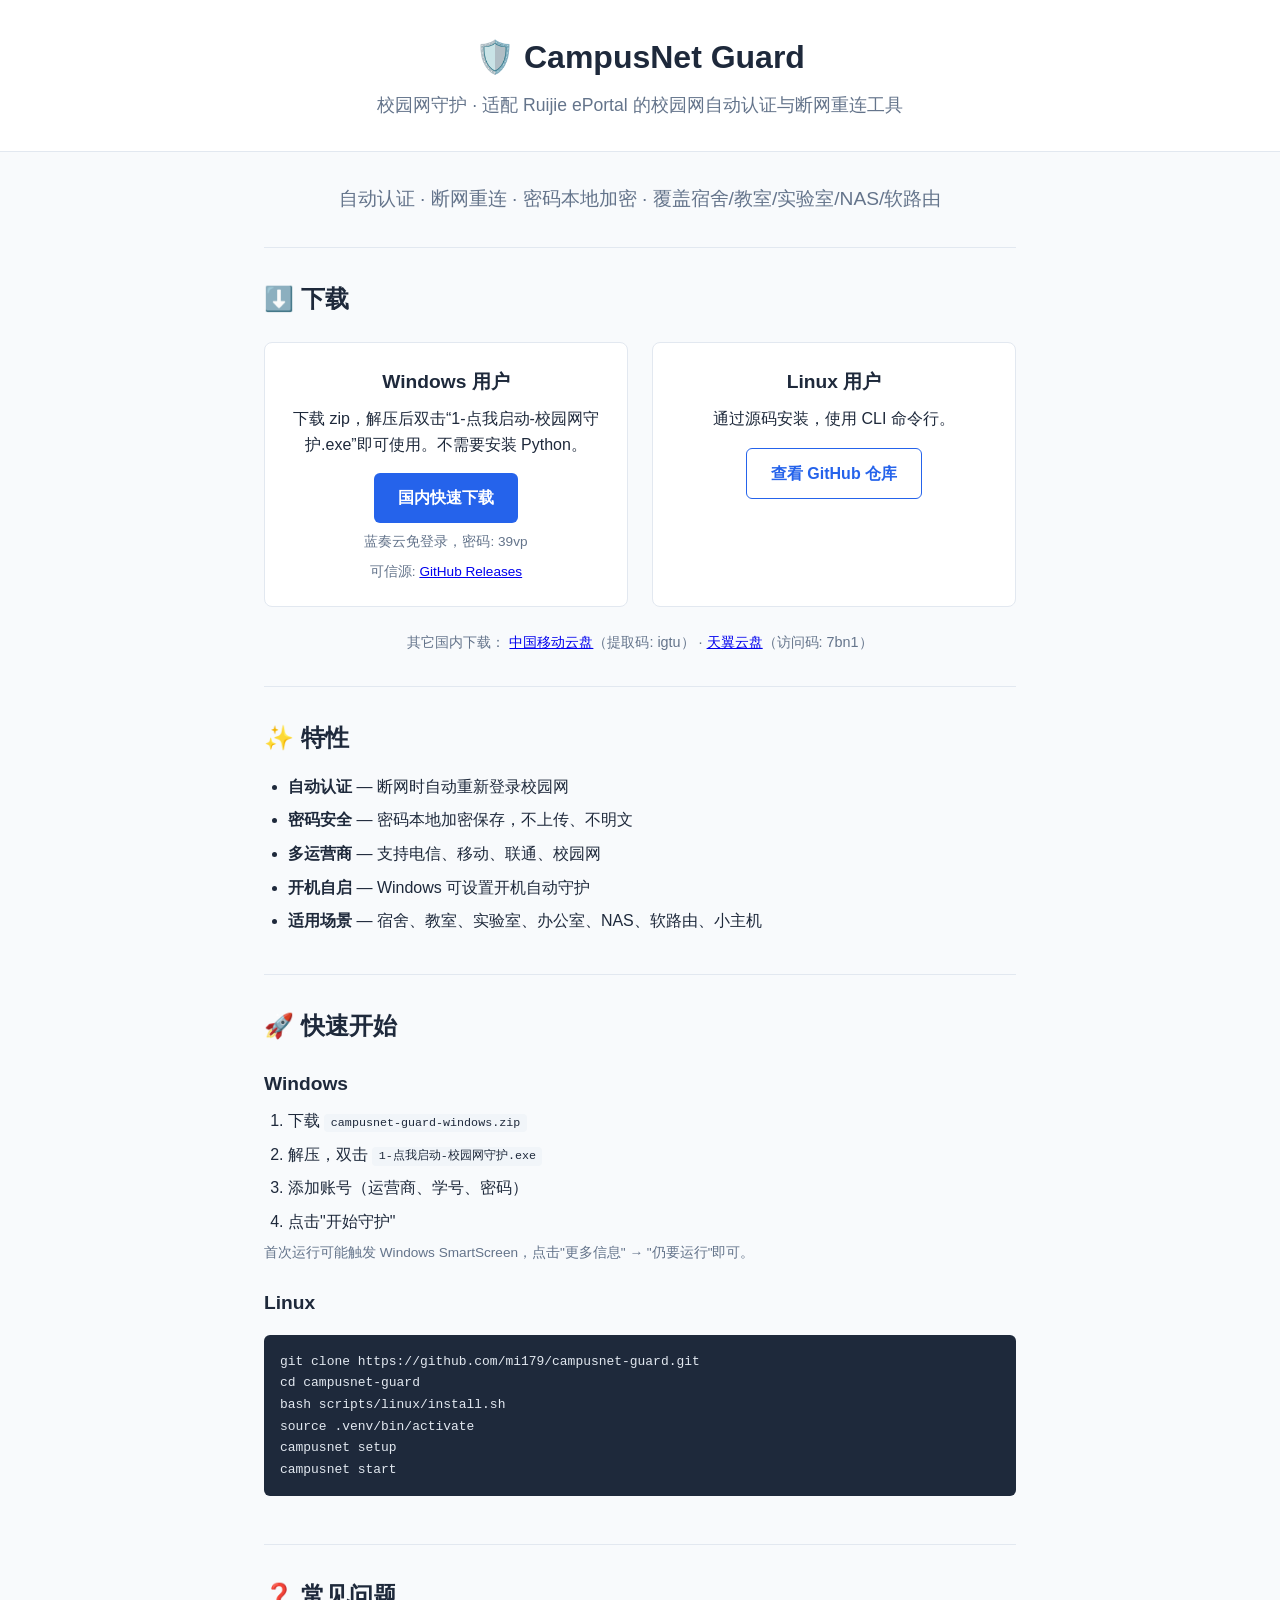
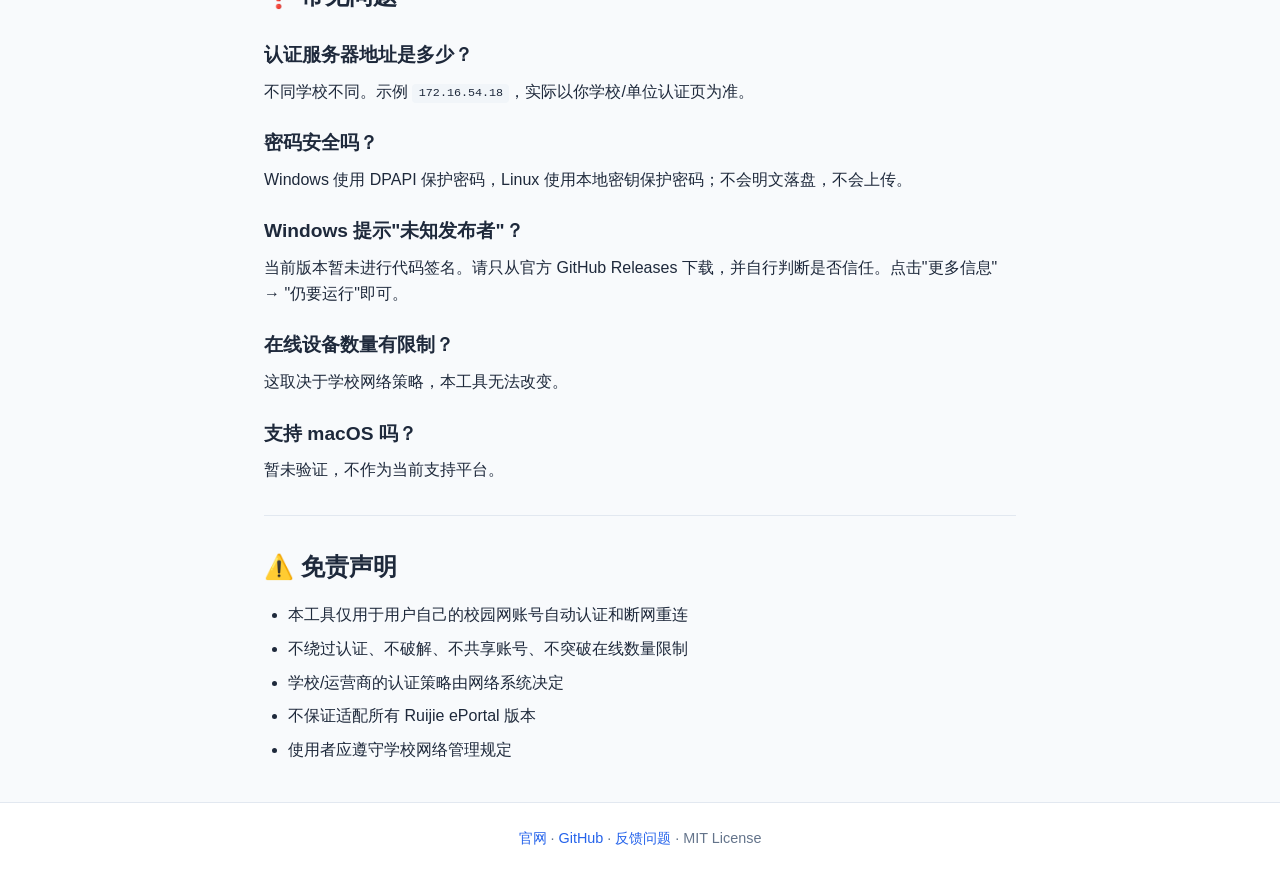
==== commit 87f5e189: "docs: prioritize domestic fast downloads" ====
--- a/site/index.html
+++ b/site/index.html
@@ -26,10 +26,11 @@
                 <div class="download-card">
                     <h3>Windows 用户</h3>
                     <p>下载 zip，解压后双击“1-点我启动-校园网守护.exe”即可使用。不需要安装 Python。</p>
-                    <a href="https://github.com/mi179/campusnet-guard/releases/latest" class="btn btn-primary">
-                        下载 Windows 版
+                    <a href="https://wwbha.lanzoue.com/b01d716nwf" class="btn btn-primary">
+                        国内快速下载
                     </a>
-                    <p class="note">推荐下载: campusnet-guard-windows.zip</p>
+                    <p class="note">蓝奏云免登录，密码: 39vp</p>
+                    <p class="note">可信源: <a href="https://github.com/mi179/campusnet-guard/releases/latest">GitHub Releases</a></p>
                 </div>
                 <div class="download-card">
                     <h3>Linux 用户</h3>
@@ -39,7 +40,12 @@
                     </a>
                 </div>
             </div>
-            <p class="mirror-note">国内备用下载：<a href="https://yun.139.com/shareweb/#/w/i/2v3EpAtY1wC24">移动云盘</a>（提取码: xr4j，文件名: campusnet-guard-windows.zip）</p>
+            <p class="mirror-note">
+                其它国内下载：
+                <a href="https://yun.139.com/shareweb/#/w/i/2w2KCnNR2MPzl">中国移动云盘</a>（提取码: igtu）
+                ·
+                <a href="https://cloud.189.cn/web/share?code=zeUzei2eIZz2">天翼云盘</a>（访问码: 7bn1）
+            </p>
         </section>
 
         <section class="features">
